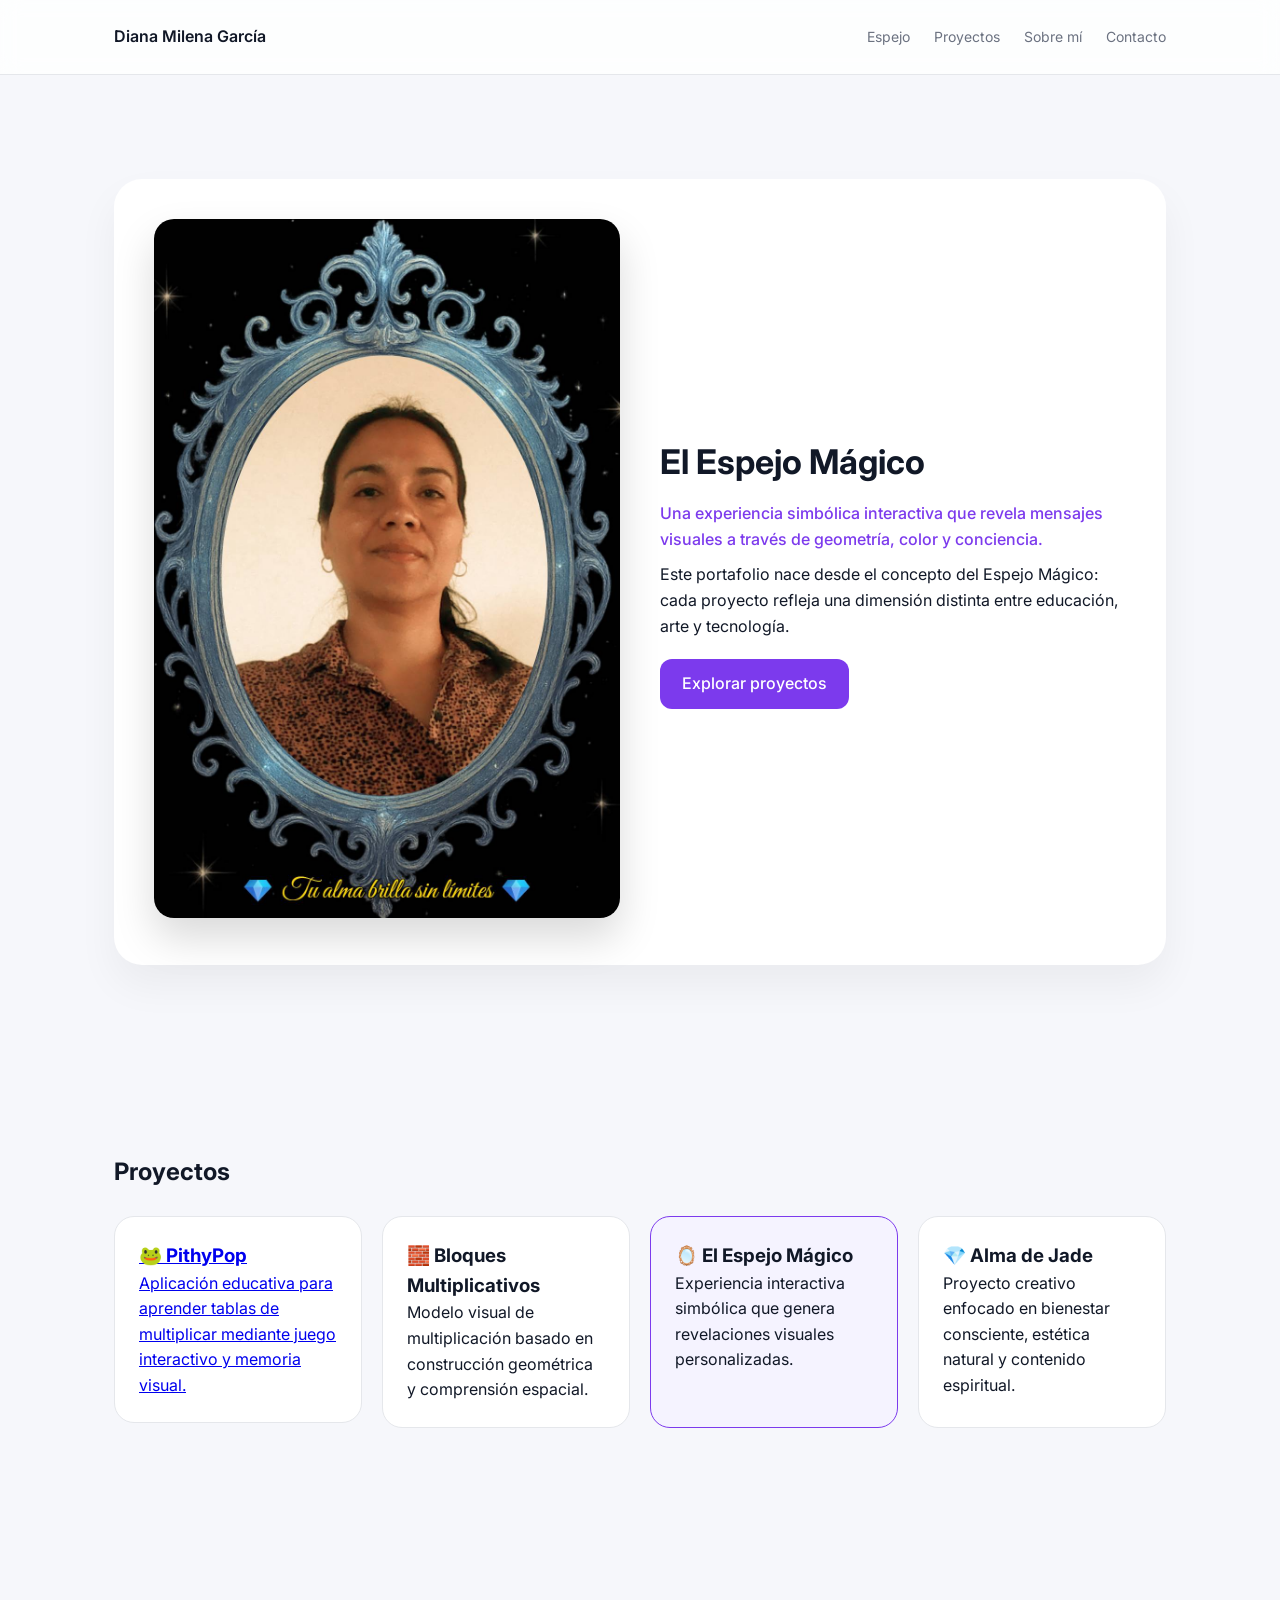
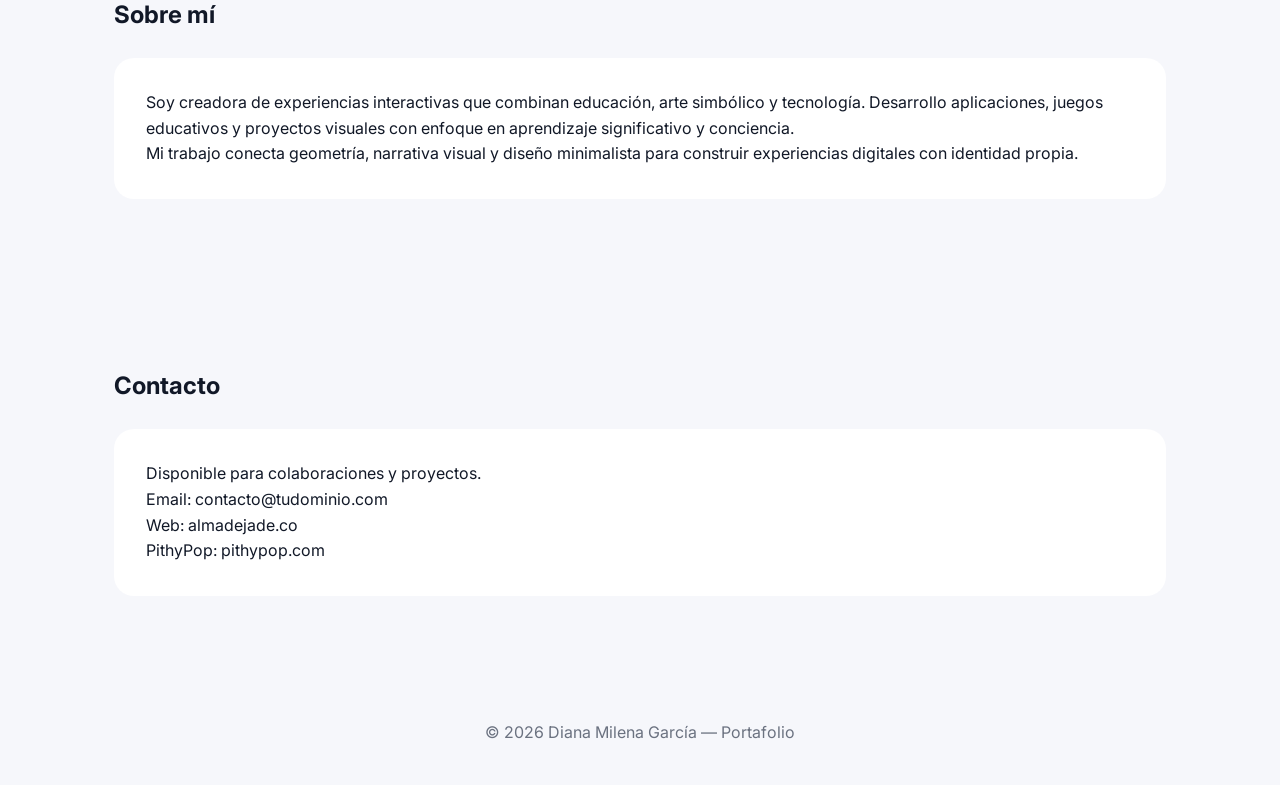
==== index.html @ 2059e585 "Update index.html" ====
<!DOCTYPE html>
<html lang="es">
<head>
<meta charset="UTF-8" />
<meta name="viewport" content="width=device-width, initial-scale=1.0" />
<title>Diana Milena García — Portafolio</title>
<link rel="stylesheet" href="styles.css" />
<link href="https://fonts.googleapis.com/css2?family=Inter:wght@300;400;500;600&display=swap" rel="stylesheet">
</head>
<body>

<header class="header">
<div class="container nav">
<div class="logo">Diana Milena García</div>
<nav class="menu">
<a href="#espejo">Espejo</a>
<a href="#proyectos">Proyectos</a>
<a href="#sobre">Sobre mí</a>
<a href="#contacto">Contacto</a>
</nav>
</div>
</header>

<!-- HERO ESPEJO MAGICO -->
<section id="espejo" class="hero">
<div class="container">
<div class="hero-card espejo-layout">

<div class="espejo-visual">
<img id="espejoImagen" src="images/espejo-diana.jpg" alt="Revelación Espejo Mágico" />
</div>

<div class="espejo-content">
<h1>El Espejo Mágico</h1>

<p class="hero-sub">
Una experiencia simbólica interactiva que revela mensajes visuales a través de geometría, color y conciencia.
</p>

<p>
Este portafolio nace desde el concepto del Espejo Mágico: cada proyecto refleja una dimensión distinta entre educación, arte y tecnología.
</p>

<a href="#proyectos" class="cta">Explorar proyectos</a>

</div>

</div>
</div>
</section>


<section id="proyectos" class="section">
<div class="container">
<h2 class="section-title">Proyectos</h2>

<div class="projects">

<a href="pithypop.html" class="card-link">  
<div class="card">
<h3>🐸 PithyPop</h3>
<p>Aplicación educativa para aprender tablas de multiplicar mediante juego interactivo y memoria visual.</p>
</div>
 </a> 

<div class="card">
<h3>🧱 Bloques Multiplicativos</h3>
<p>Modelo visual de multiplicación basado en construcción geométrica y comprensión espacial.</p>
</div>

<div class="card featured">
<h3>🪞 El Espejo Mágico</h3>
<p>Experiencia interactiva simbólica que genera revelaciones visuales personalizadas.</p>
</div>

<div class="card">
<h3>💎 Alma de Jade</h3>
<p>Proyecto creativo enfocado en bienestar consciente, estética natural y contenido espiritual.</p>
</div>

</div>
</div>
</section>


<section id="sobre" class="section">
<div class="container">
<h2 class="section-title">Sobre mí</h2>

<div class="about">
<p>
Soy creadora de experiencias interactivas que combinan educación, arte simbólico y tecnología. Desarrollo aplicaciones, juegos educativos y proyectos visuales con enfoque en aprendizaje significativo y conciencia.
</p>

<p>
Mi trabajo conecta geometría, narrativa visual y diseño minimalista para construir experiencias digitales con identidad propia.
</p>

</div>

</div>
</section>


<section id="contacto" class="section">
<div class="container">
<h2 class="section-title">Contacto</h2>

<div class="contact">
<p>Disponible para colaboraciones y proyectos.</p>

<p>Email: contacto@tudominio.com</p>
<p>Web: almadejade.co</p>
<p>PithyPop: pithypop.com</p>

</div>

</div>
</section>

<footer class="footer">
© 2026 Diana Milena García — Portafolio
</footer>

</body>
</html>
---- styles.css ----
:root{
--bg:#f6f7fb;
--card:#ffffff;
--text:#111827;
--muted:#6b7280;
--accent:#7c3aed;
--soft:#f5f3ff;
--border:#e5e7eb;
}

*{
box-sizing:border-box;
margin:0;
padding:0;
}

body{
font-family:'Inter',system-ui;
background:var(--bg);
color:var(--text);
line-height:1.6;
}

.container{
max-width:1100px;
margin:auto;
padding:24px;
}

.header{
position:sticky;
top:0;
background:rgba(255,255,255,0.8);
backdrop-filter:blur(10px);
border-bottom:1px solid var(--border);
z-index:10;
}

.nav{
display:flex;
justify-content:space-between;
align-items:center;
}

.logo{
font-weight:600;
}

.menu{
display:flex;
gap:24px;
}

.menu a{
text-decoration:none;
color:var(--muted);
font-size:14px;
}

.hero{
padding:80px 0;
}

.hero-card{
background:var(--card);
border-radius:28px;
padding:40px;
box-shadow:0 20px 40px rgba(0,0,0,0.05);
}

.espejo-layout{
display:grid;
grid-template-columns: 1fr 1fr;
gap:40px;
align-items:center;
}

.espejo-visual img{
width:100%;
border-radius:20px;
box-shadow:0 20px 40px rgba(0,0,0,0.15);
}

.hero h1{
font-size:34px;
margin-bottom:12px;
}

.hero-sub{
color:var(--accent);
font-weight:500;
margin-bottom:10px;
}

.cta{
display:inline-block;
margin-top:20px;
padding:12px 22px;
background:var(--accent);
color:white;
text-decoration:none;
border-radius:12px;
font-weight:500;
}

.section{
padding:60px 0;
}

.section-title{
font-size:24px;
margin-bottom:24px;
}

.projects{
display:grid;
grid-template-columns:repeat(auto-fit,minmax(240px,1fr));
gap:20px;
}

.card{
background:var(--card);
padding:24px;
border-radius:20px;
border:1px solid var(--border);
transition:.25s;
}

.card:hover{
transform:translateY(-5px);
box-shadow:0 15px 30px rgba(0,0,0,0.05);
}

.featured{
background:var(--soft);
border:1px solid var(--accent);
}

.about,
.contact{
background:var(--card);
padding:32px;
border-radius:20px;
}

.footer{
text-align:center;
padding:40px;
color:var(--muted);
}

@media(max-width:900px){

.espejo-layout{
grid-template-columns:1fr;
}

.hero{
padding:40px 0;
}

.hero h1{
font-size:26px;
}

.menu{
display:none;
}

}
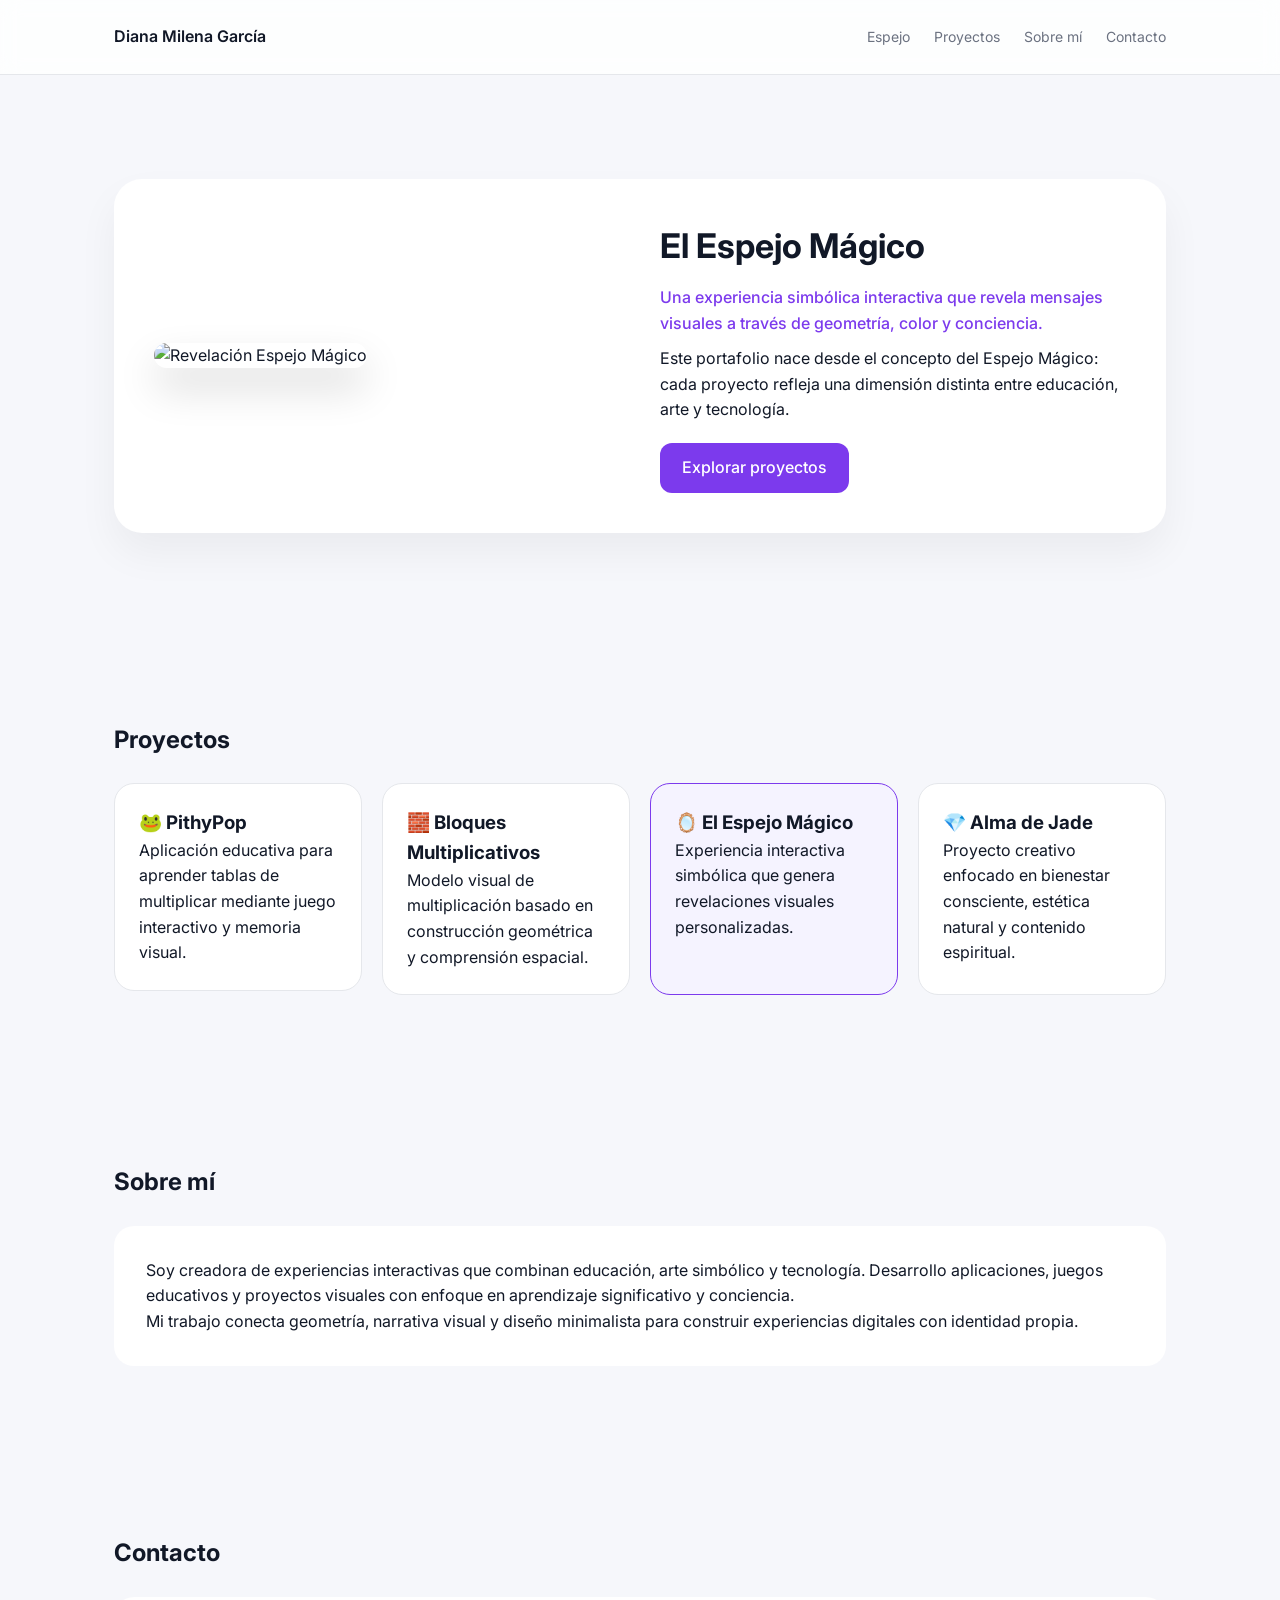
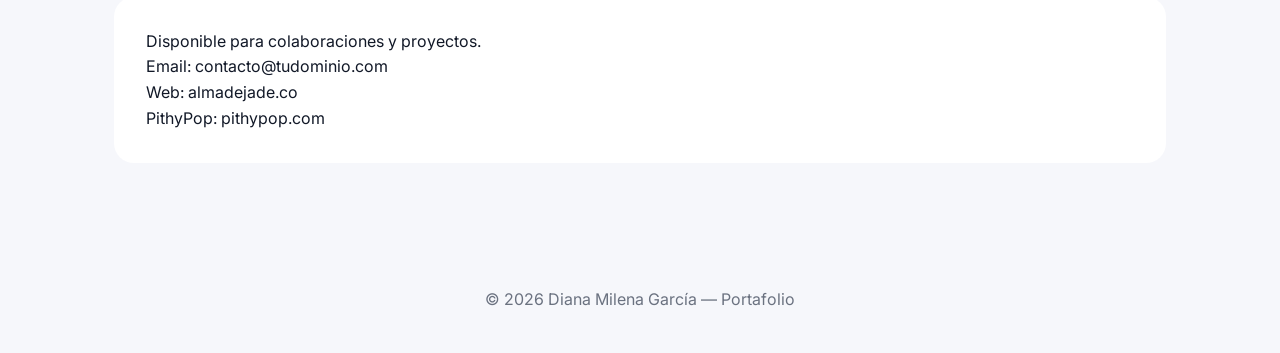
==== commit 9502fa33: "Update index.html" ====
--- a/index.html
+++ b/index.html
@@ -27,7 +27,7 @@
 <div class="hero-card espejo-layout">
 
 <div class="espejo-visual">
-<img id="espejoImagen" src="images/espejo-diana.jpg" alt="Revelación Espejo Mágico" />
+<img id="espejoImagen" src="images/mi-revelacion.jpg" alt="Revelación Espejo Mágico" />
 </div>
 
 <div class="espejo-content">
--- a/styles.css
+++ b/styles.css
@@ -131,6 +131,12 @@
 box-shadow:0 15px 30px rgba(0,0,0,0.05);
 }
 
+.card-link{
+text-decoration:none;
+color:inherit;
+display:block;
+}
+
 .featured{
 background:var(--soft);
 border:1px solid var(--accent);
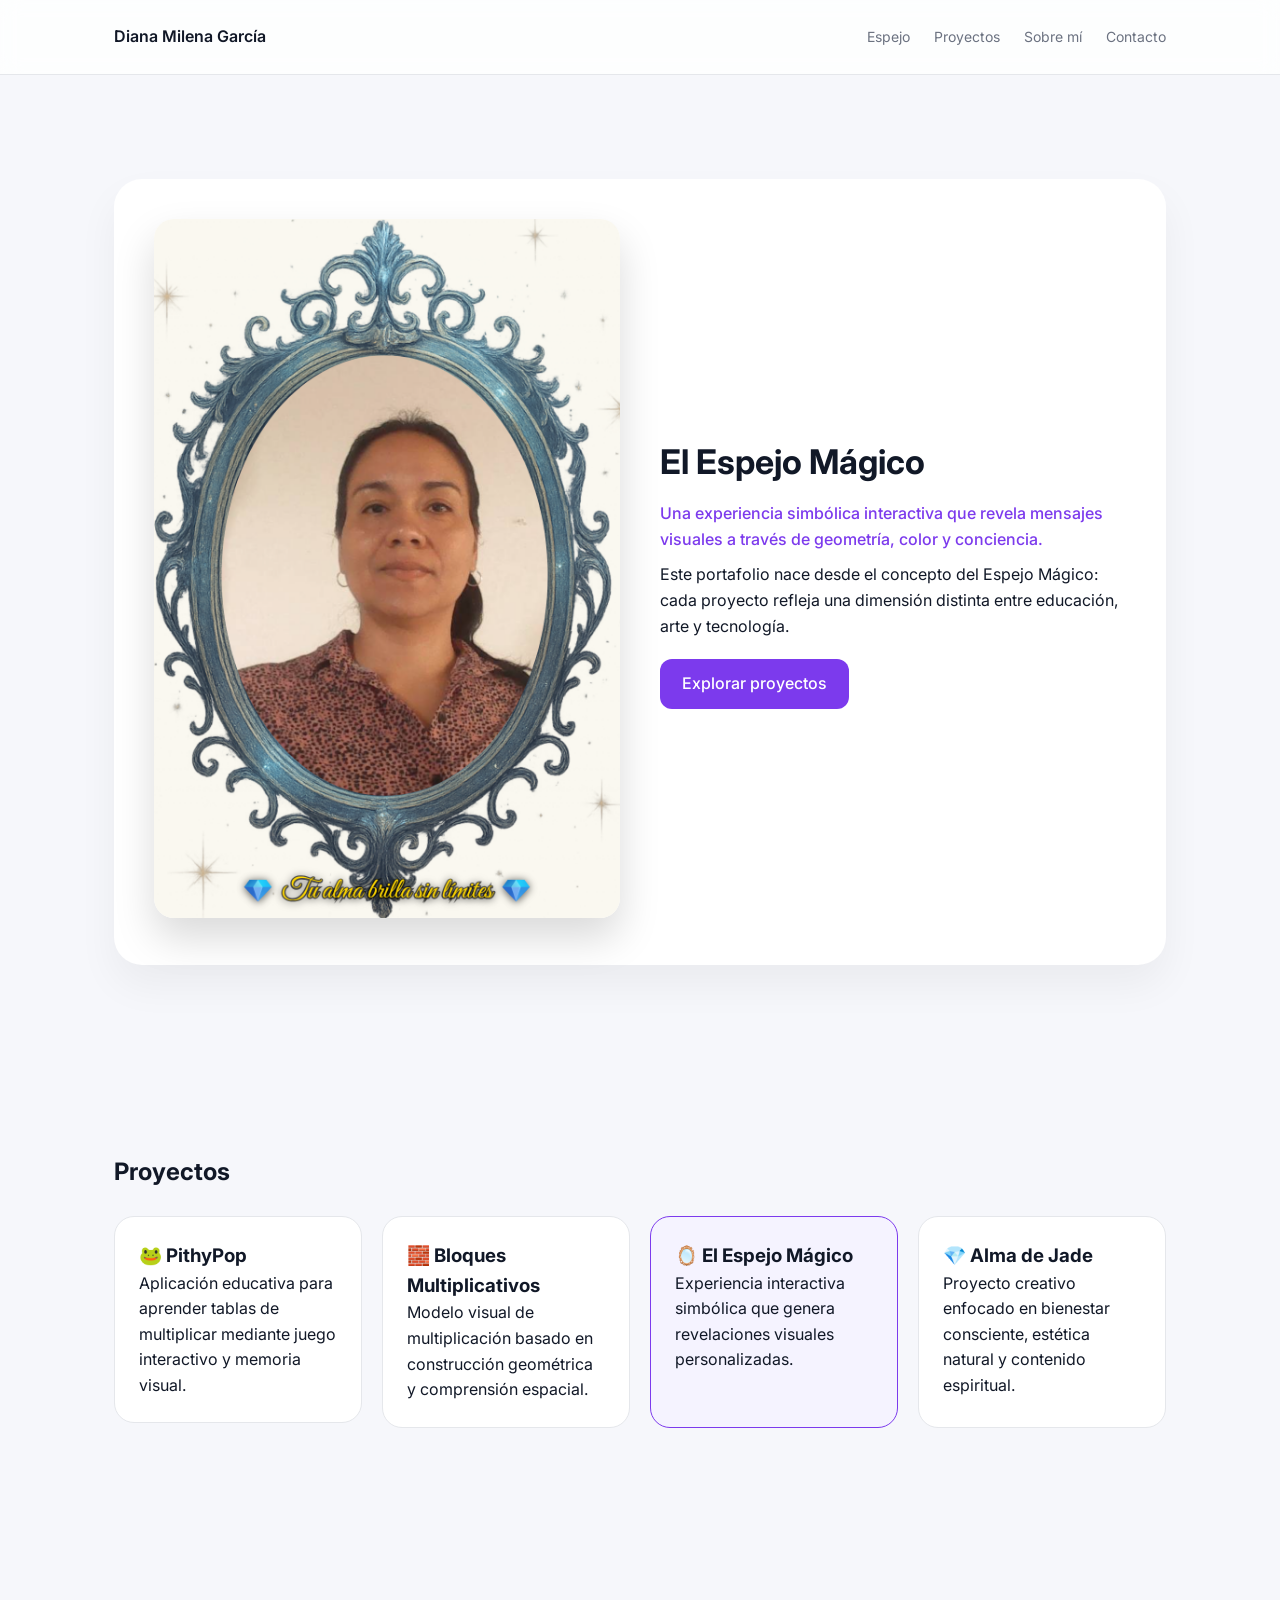
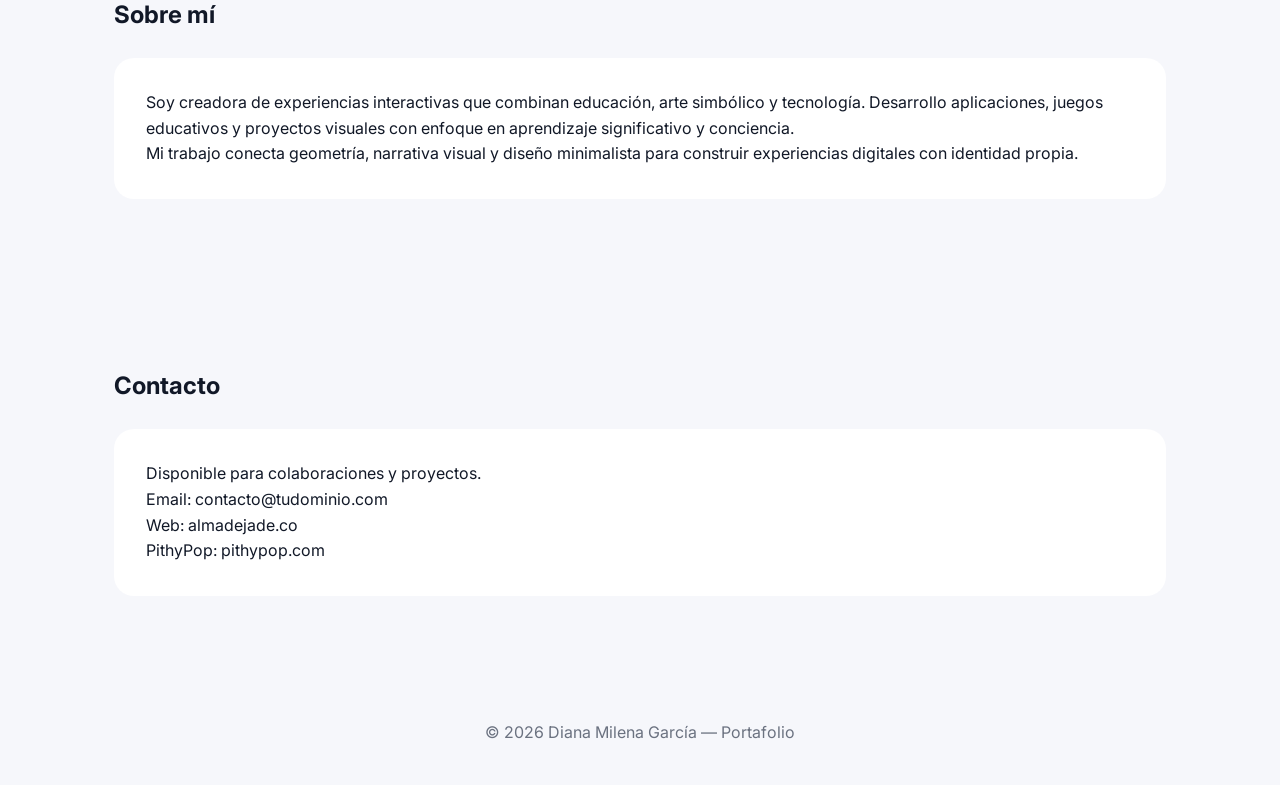
==== commit 72d269a6: "Update index.html" ====
--- a/index.html
+++ b/index.html
@@ -63,10 +63,12 @@
 </div>
  </a> 
 
+<a href="bloques.html" class="card-link">  
 <div class="card">
 <h3>🧱 Bloques Multiplicativos</h3>
 <p>Modelo visual de multiplicación basado en construcción geométrica y comprensión espacial.</p>
 </div>
+</a>
 
 <div class="card featured">
 <h3>🪞 El Espejo Mágico</h3>
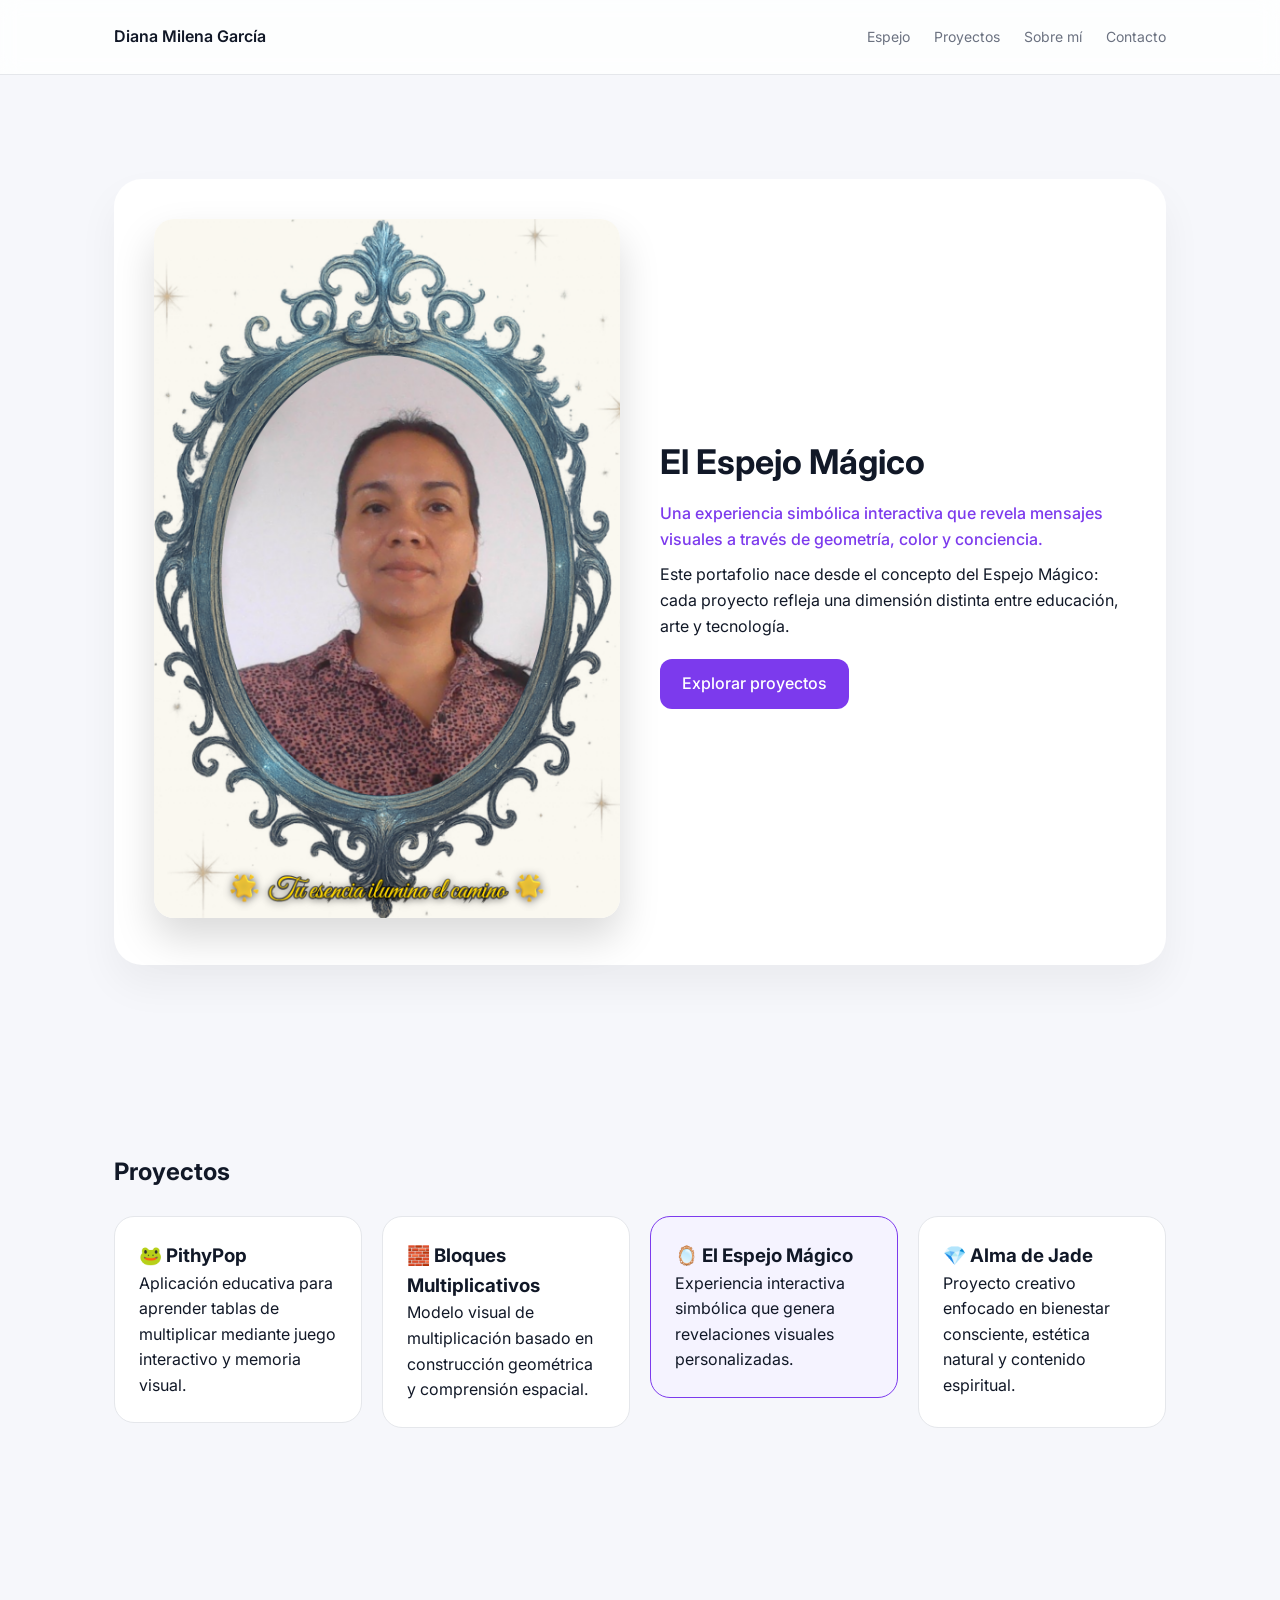
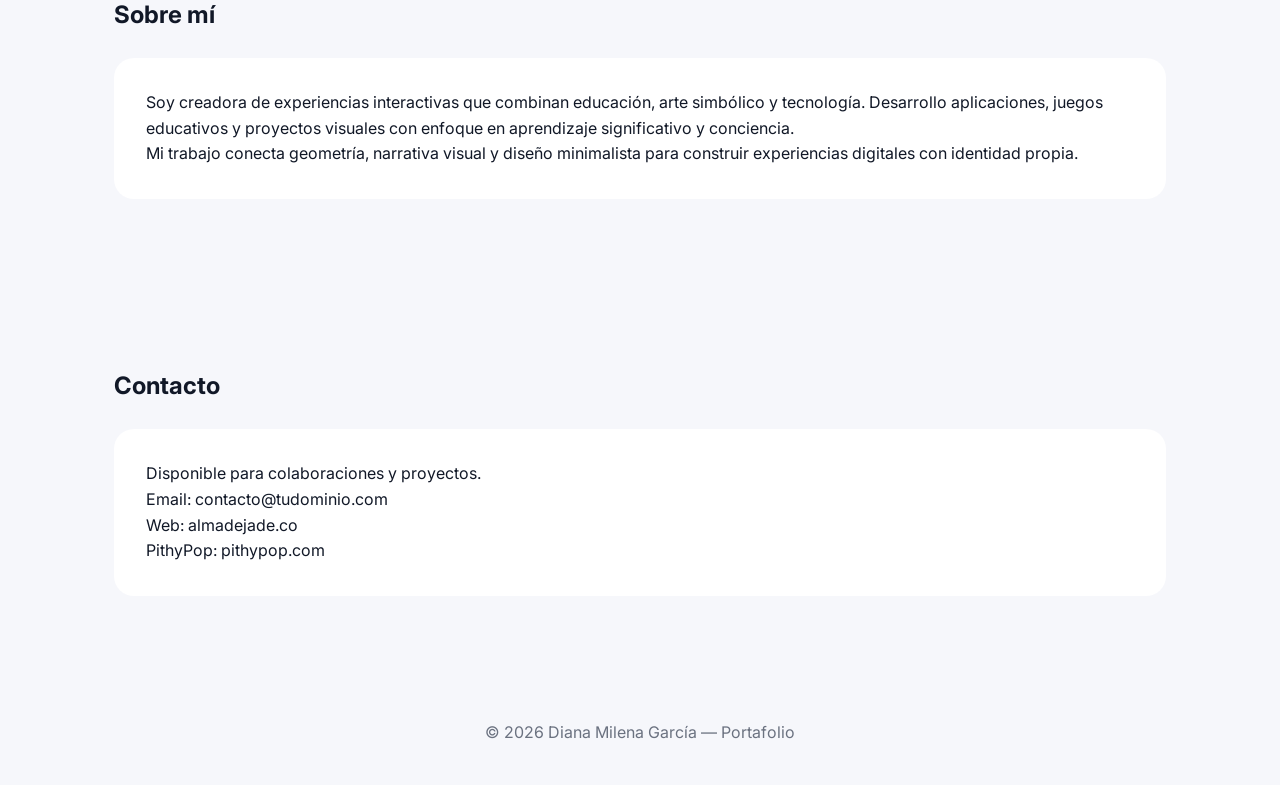
==== commit e0ef65f2: "Update index.html" ====
--- a/index.html
+++ b/index.html
@@ -70,11 +70,14 @@
 </div>
 </a>
 
+<a href="espejo.html" class="card-link">   
 <div class="card featured">
 <h3>🪞 El Espejo Mágico</h3>
 <p>Experiencia interactiva simbólica que genera revelaciones visuales personalizadas.</p>
 </div>
+</a> 
 
+ 
 <div class="card">
 <h3>💎 Alma de Jade</h3>
 <p>Proyecto creativo enfocado en bienestar consciente, estética natural y contenido espiritual.</p>
--- a/styles.css
+++ b/styles.css
@@ -174,3 +174,48 @@
 }
 
 }
+.project{
+max-width:900px;
+margin:60px auto;
+padding:20px;
+}
+
+.back{
+display:inline-block;
+margin-bottom:20px;
+text-decoration:none;
+color:var(--text);
+opacity:.7;
+}
+
+.status{
+display:inline-block;
+background:#f3f3f3;
+padding:6px 12px;
+border-radius:20px;
+font-size:14px;
+margin-bottom:20px;
+}
+
+.project-image{
+margin:30px 0;
+border-radius:20px;
+overflow:hidden;
+border:1px solid var(--border);
+}
+
+.project-image img{
+width:100%;
+display:block;
+}
+
+.project-image.horizontal img{
+aspect-ratio:16/9;
+object-fit:cover;
+}
+
+.project-description{
+font-size:18px;
+line-height:1.6;
+opacity:.8;
+}
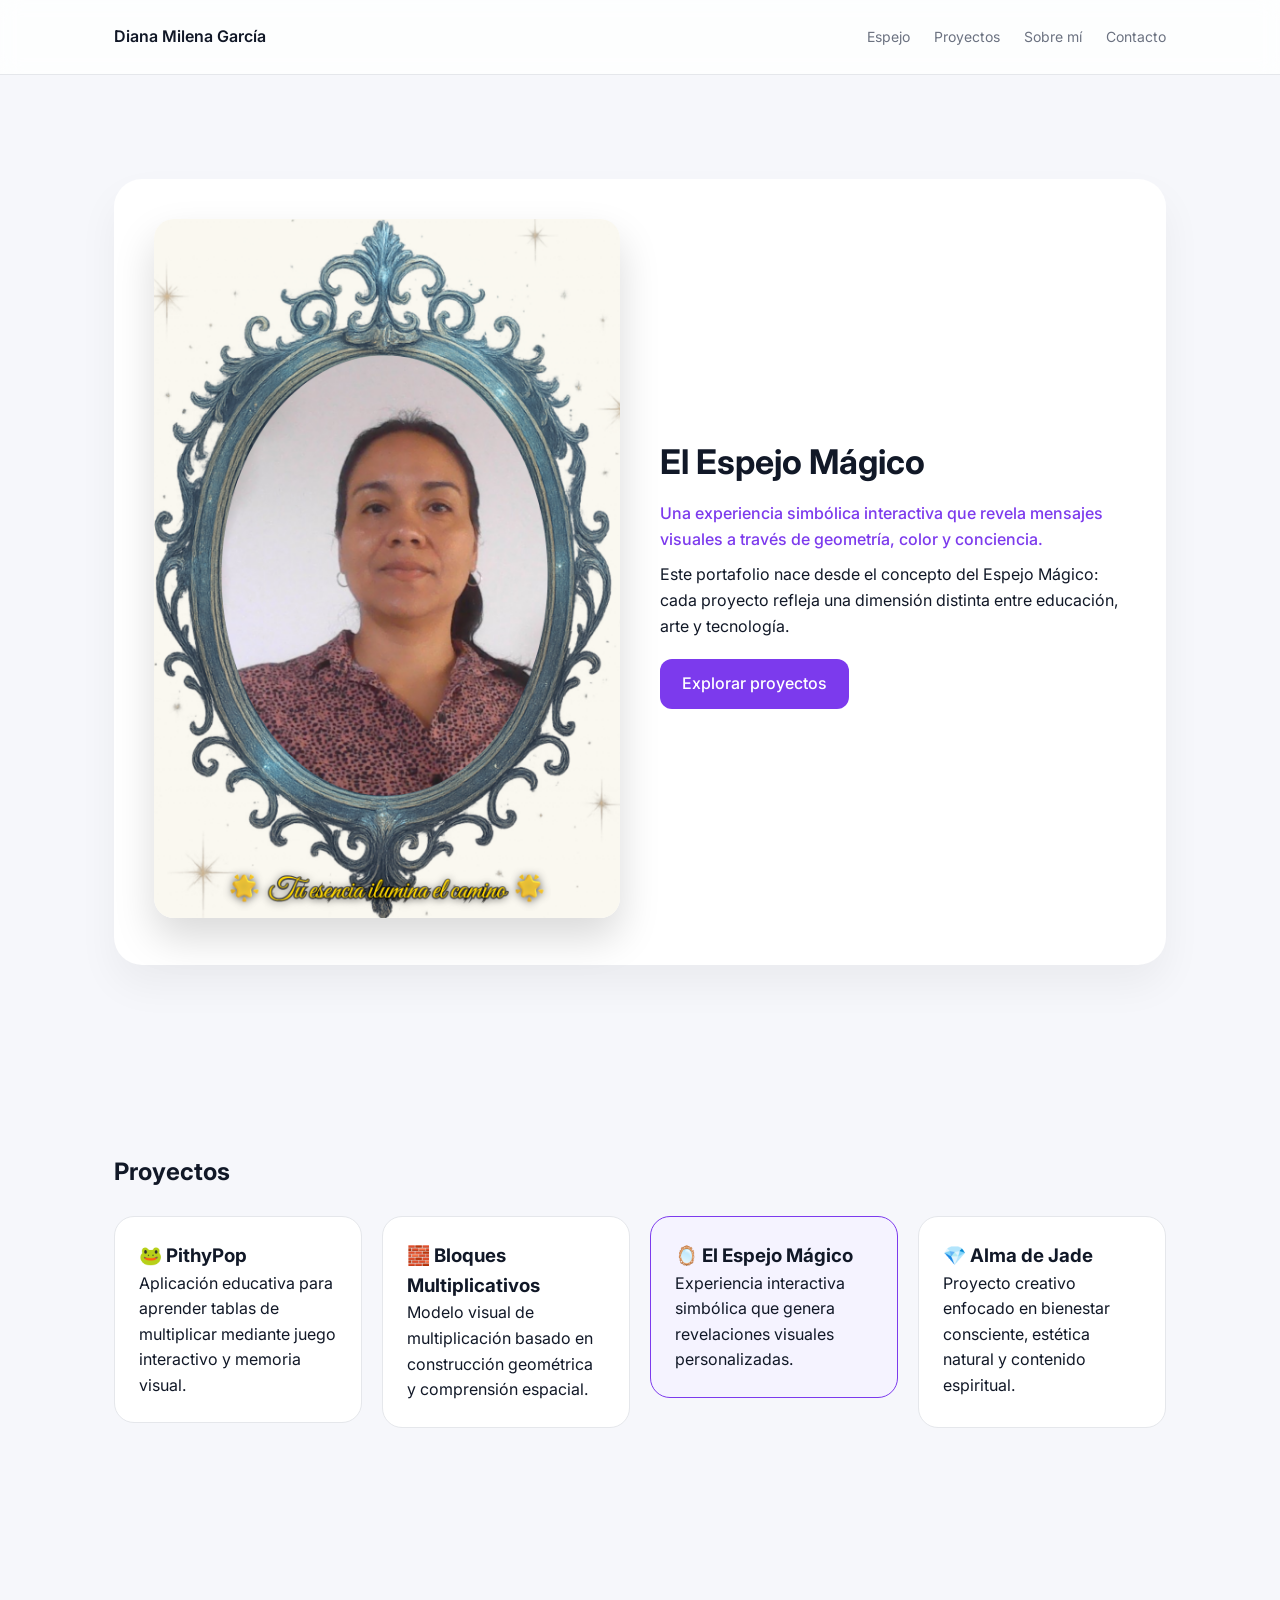
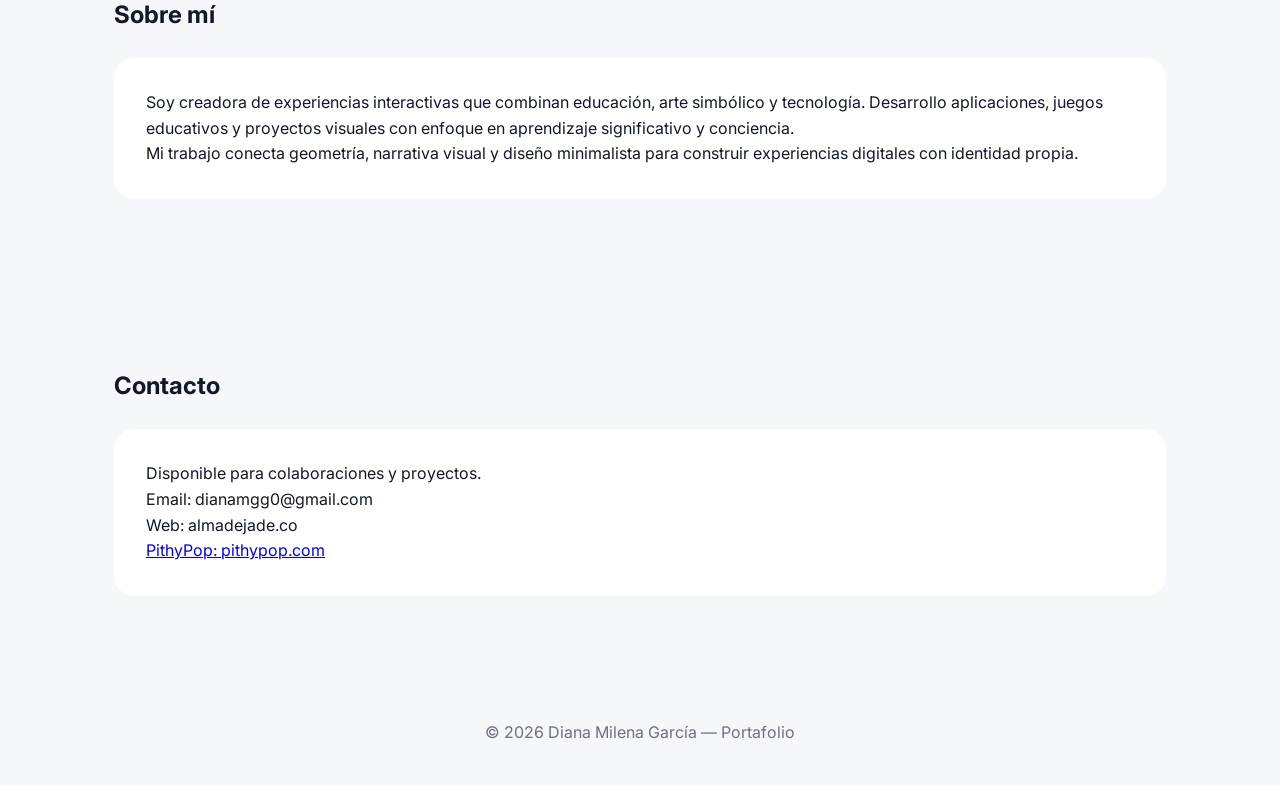
==== commit d77babc5: "enlace a página" ====
--- a/index.html
+++ b/index.html
@@ -114,9 +114,9 @@
 <div class="contact">
 <p>Disponible para colaboraciones y proyectos.</p>
 
-<p>Email: contacto@tudominio.com</p>
+<p>Email: dianamgg0@gmail.com</p>
 <p>Web: almadejade.co</p>
-<p>PithyPop: pithypop.com</p>
+<a href="https://www.pithypop.com" >PithyPop: pithypop.com</a>
 
 </div>
 
--- a/styles.css
+++ b/styles.css
@@ -219,3 +219,120 @@
 line-height:1.6;
 opacity:.8;
 }
+/* =========================
+PITHYPOP PAGE STYLE
+========================= */
+
+.pithy-container{
+max-width:900px;
+margin:auto;
+padding:20px;
+}
+
+.pithy-card{
+background:white;
+border-radius:20px;
+padding:30px;
+box-shadow:0 10px 30px rgba(0,0,0,0.08);
+text-align:center;
+}
+
+.pithy-logo{
+width:140px;
+margin-bottom:20px;
+}
+
+.pithy-hero-img{
+width:100%;
+max-width:420px;
+border-radius:16px;
+box-shadow:0 8px 20px rgba(0,0,0,0.15);
+margin:20px 0;
+}
+
+.pithy-title{
+margin-bottom:10px;
+font-size:28px;
+}
+
+.pithy-description{
+font-size:18px;
+line-height:1.5;
+color:#555;
+margin-bottom:25px;
+}
+
+.pithy-buttons{
+display:flex;
+flex-wrap:wrap;
+gap:12px;
+justify-content:center;
+margin-bottom:25px;
+}
+
+.btn{
+padding:14px 20px;
+border-radius:12px;
+text-decoration:none;
+font-weight:600;
+transition:.2s;
+display:inline-block;
+}
+
+.btn-primary{
+background:#00c853;
+color:white;
+}
+
+.btn-secondary{
+background:#2962ff;
+color:white;
+}
+
+.btn-outline{
+border:2px solid #ddd;
+color:#333;
+}
+
+.btn:hover{
+transform:translateY(-2px);
+box-shadow:0 6px 14px rgba(0,0,0,0.15);
+}
+
+.pithy-features{
+margin-top:25px;
+text-align:left;
+}
+
+.pithy-features li{
+margin-bottom:10px;
+}
+
+.pithy-footer{
+text-align:center;
+margin-top:20px;
+color:#777;
+font-size:14px;
+}
+
+
+/* responsive móvil */
+@media(max-width:600px){
+
+.pithy-card{
+padding:20px;
+}
+
+.pithy-title{
+font-size:22px;
+}
+
+.pithy-description{
+font-size:16px;
+}
+
+.pithy-buttons{
+flex-direction:column;
+}
+
+}
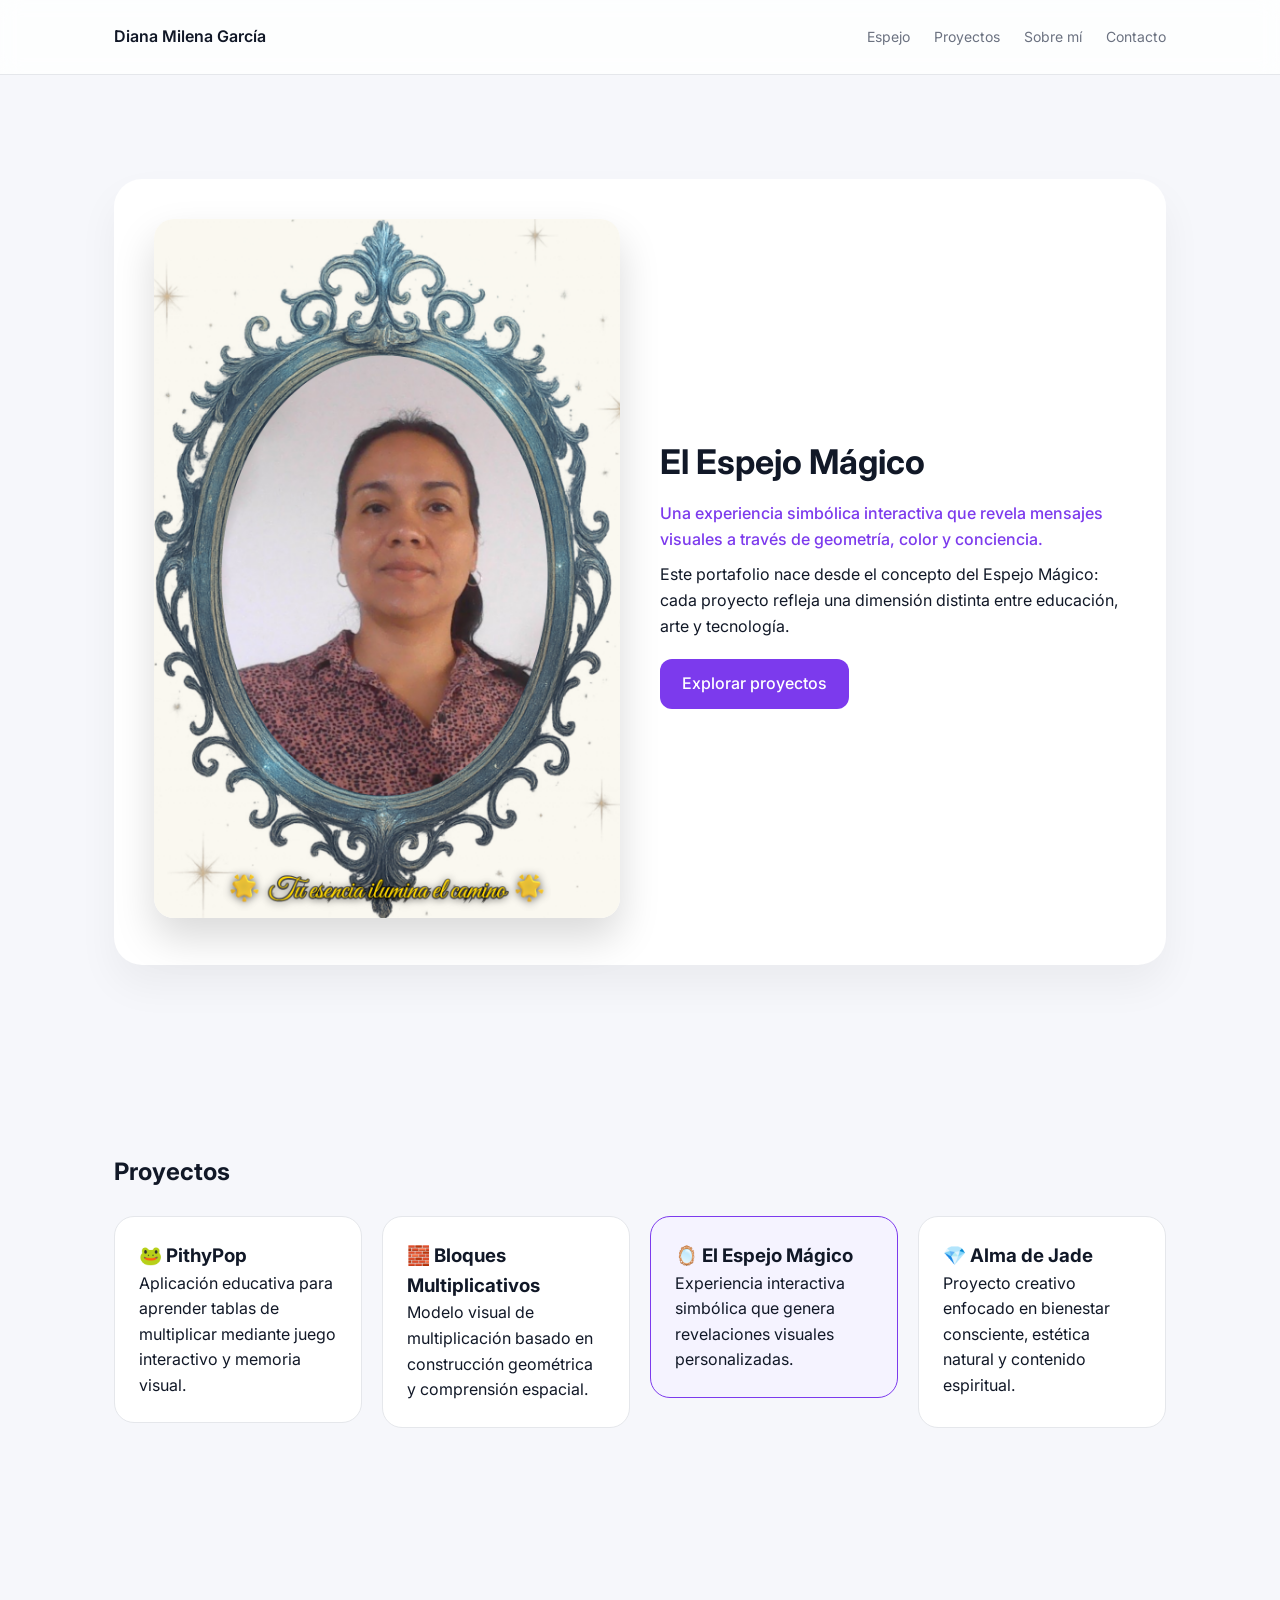
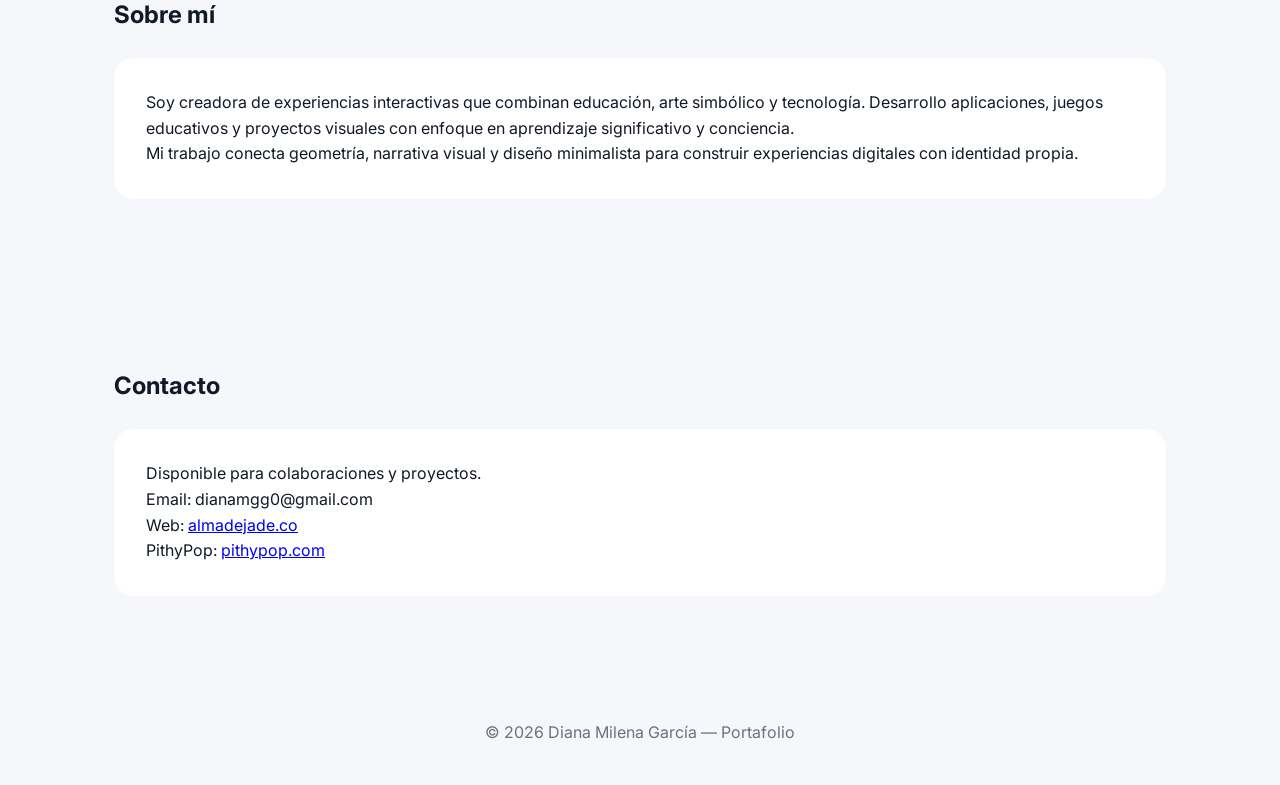
==== commit 2e781f33: "Actualización contactos" ====
--- a/index.html
+++ b/index.html
@@ -115,8 +115,13 @@
 <p>Disponible para colaboraciones y proyectos.</p>
 
 <p>Email: dianamgg0@gmail.com</p>
-<p>Web: almadejade.co</p>
-<a href="https://www.pithypop.com" >PithyPop: pithypop.com</a>
+<p>
+Web: <a href="https://www.almadejade.co">almadejade.co</a>
+</p>
+<p>
+PithyPop: <a href="https://www.pithypop.com" >pithypop.com</a>
+</p>
+
 
 </div>
 
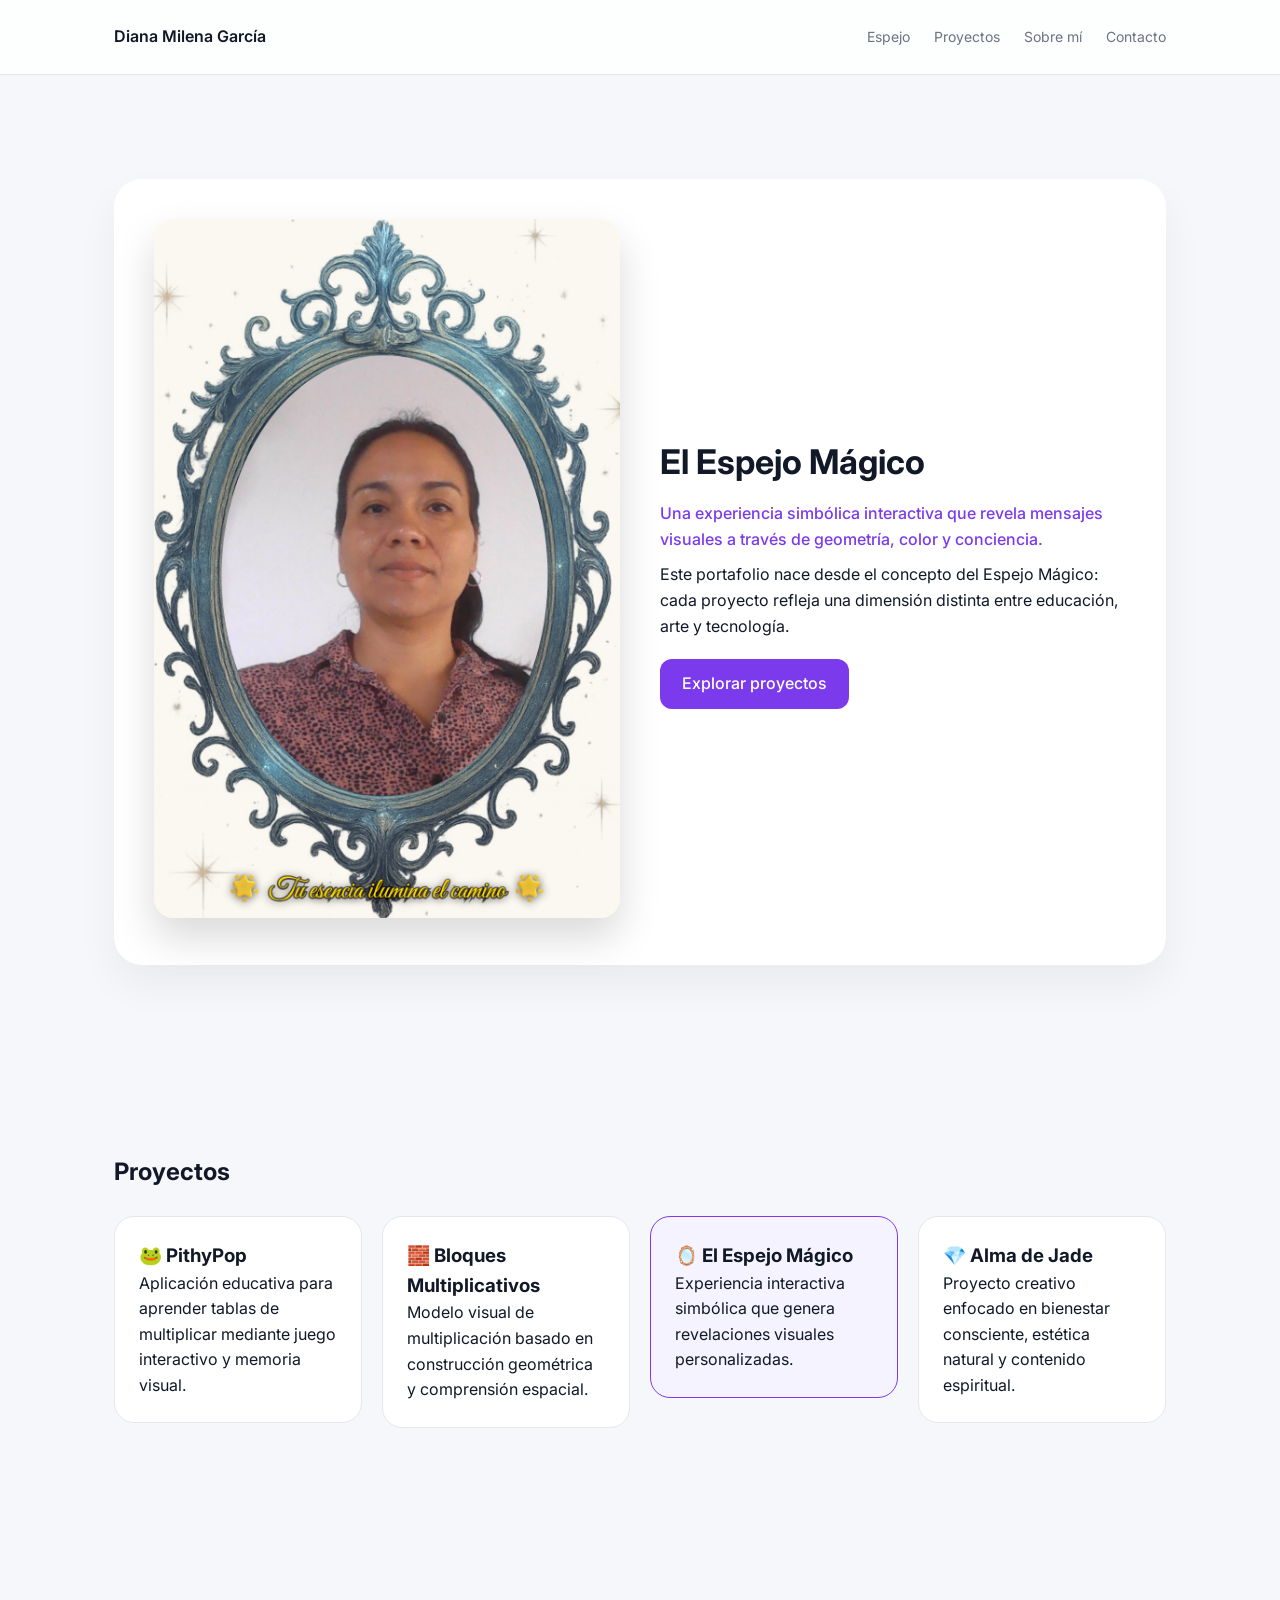
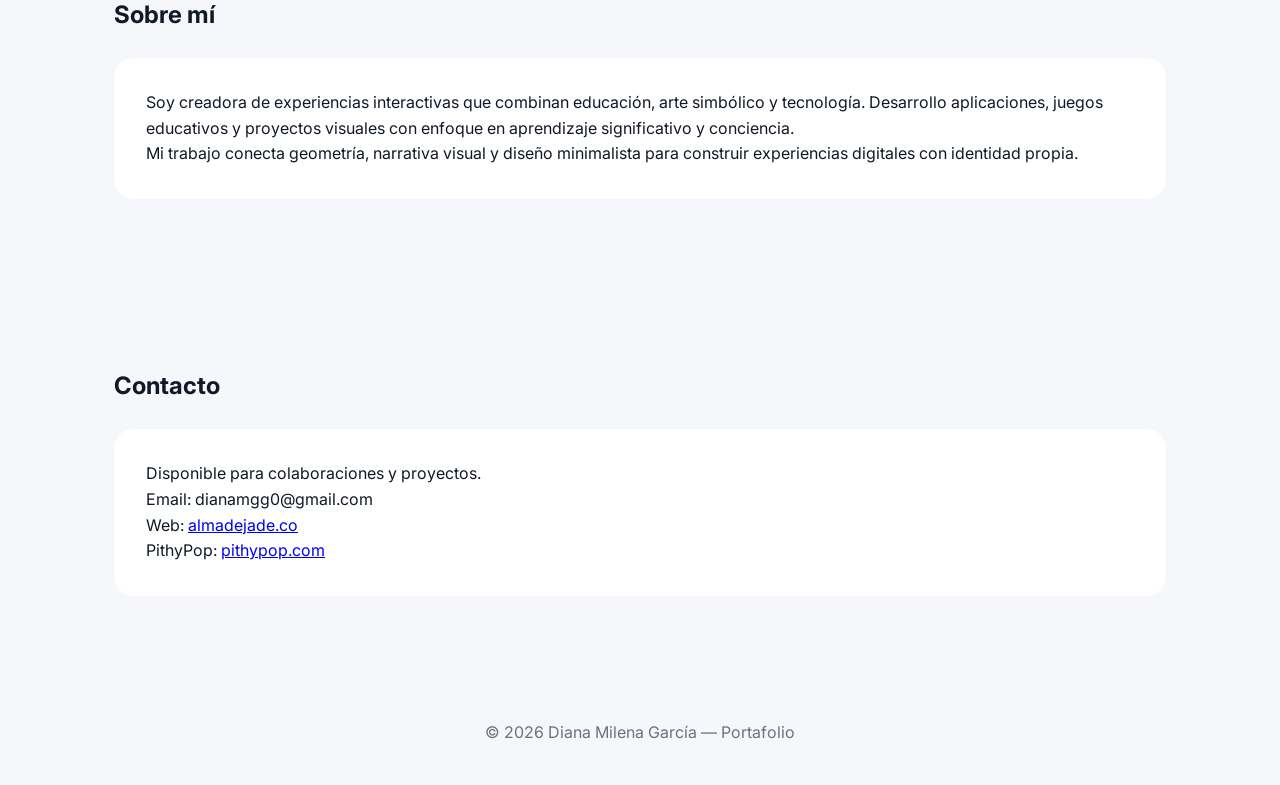
==== commit 72fd2f71: "Adicion de alma de jade" ====
--- a/index.html
+++ b/index.html
@@ -77,11 +77,12 @@
 </div>
 </a> 
 
- 
+<a href="alma-de-jade.html" class="card-link"> 
 <div class="card">
 <h3>💎 Alma de Jade</h3>
 <p>Proyecto creativo enfocado en bienestar consciente, estética natural y contenido espiritual.</p>
 </div>
+</a> 
 
 </div>
 </div>
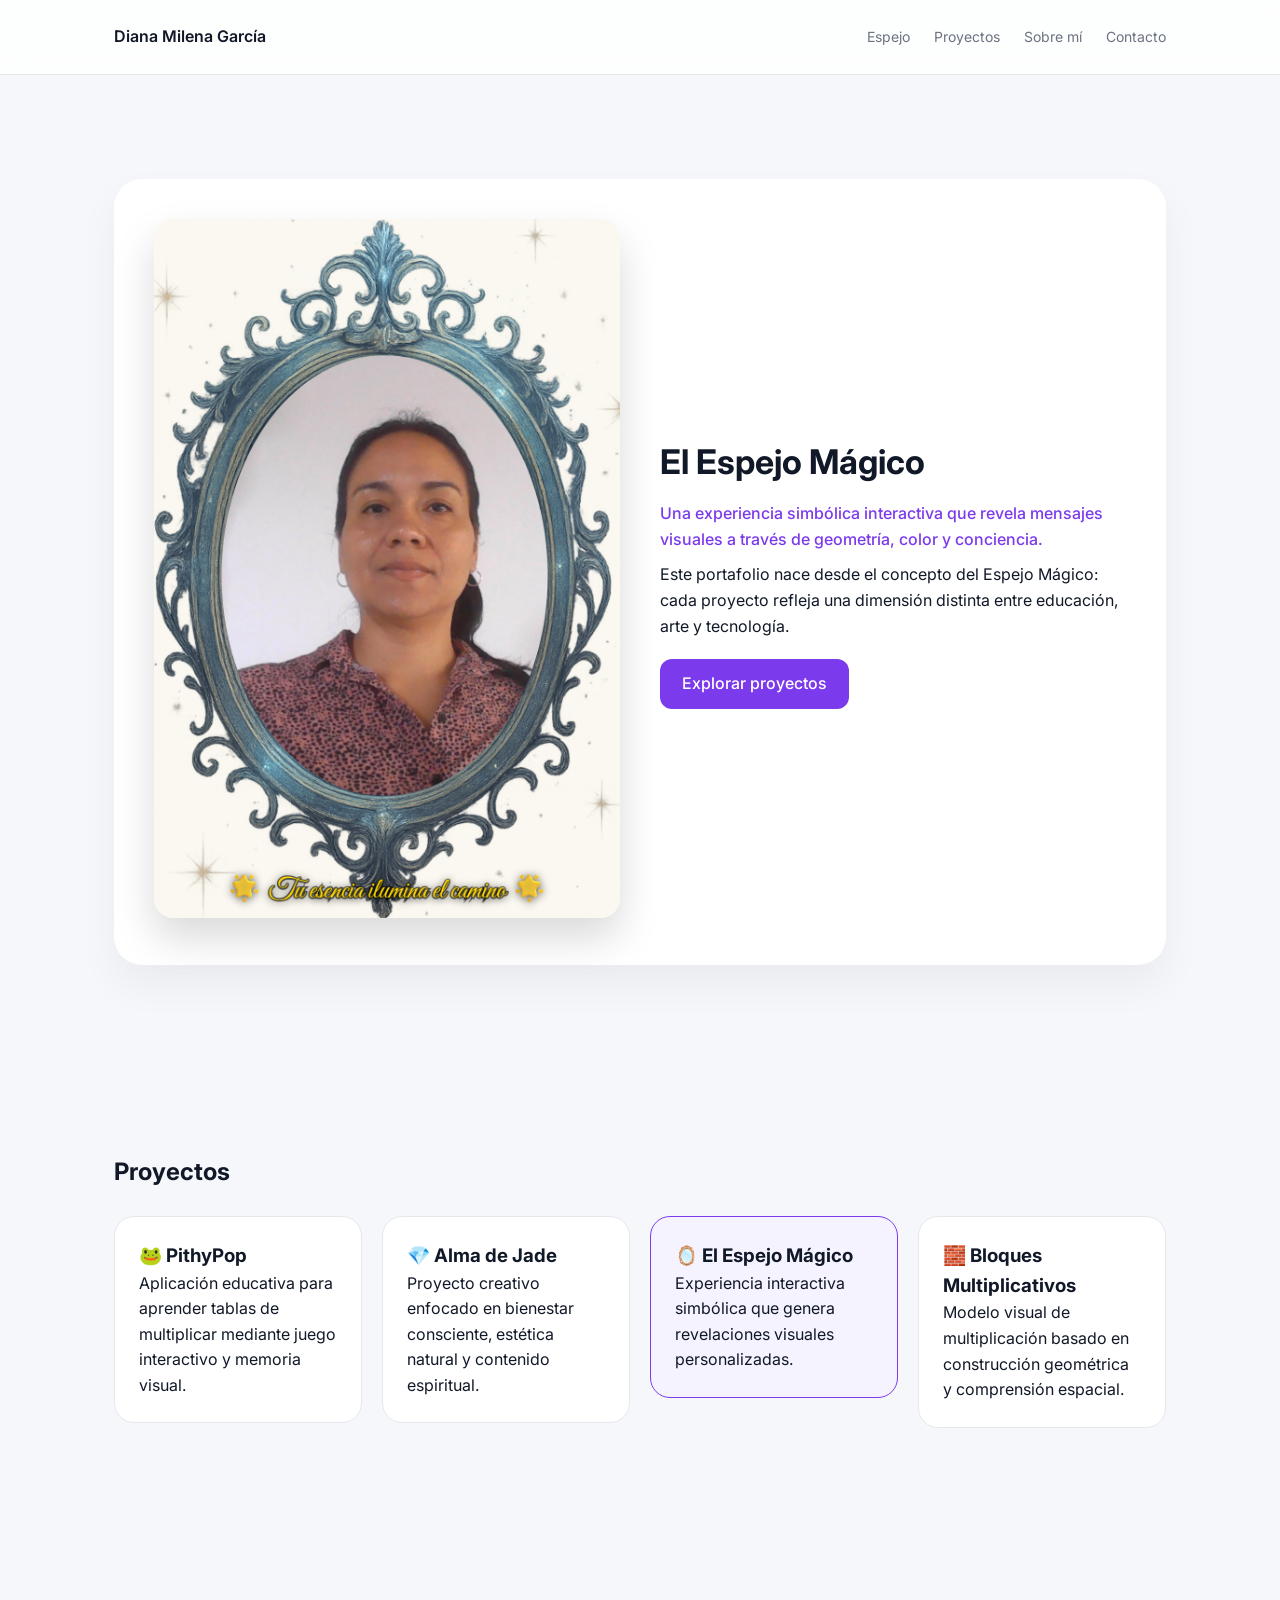
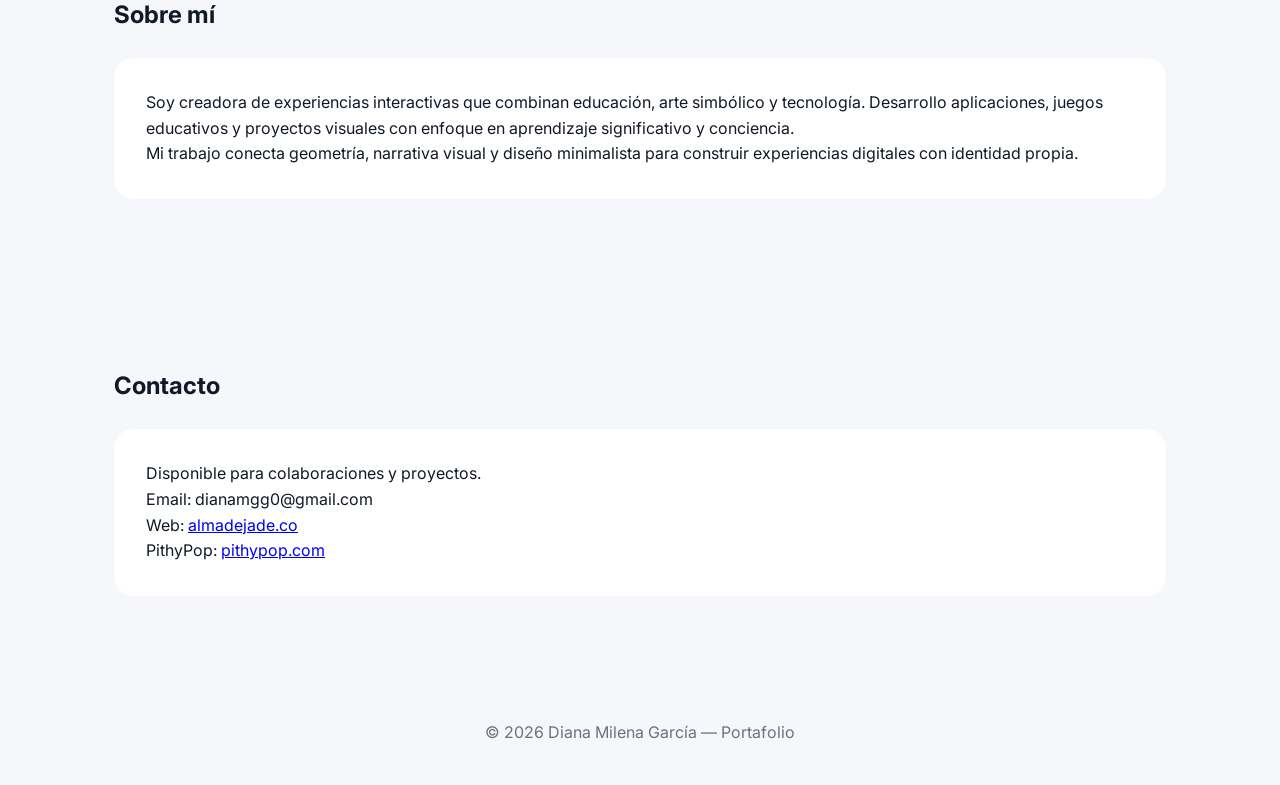
==== commit e89553c1: "Cambio de orden de proyectos" ====
--- a/index.html
+++ b/index.html
@@ -63,12 +63,12 @@
 </div>
  </a> 
 
-<a href="bloques.html" class="card-link">  
+ <a href="alma-de-jade.html" class="card-link"> 
 <div class="card">
-<h3>🧱 Bloques Multiplicativos</h3>
-<p>Modelo visual de multiplicación basado en construcción geométrica y comprensión espacial.</p>
+<h3>💎 Alma de Jade</h3>
+<p>Proyecto creativo enfocado en bienestar consciente, estética natural y contenido espiritual.</p>
 </div>
-</a>
+</a> 
 
 <a href="espejo.html" class="card-link">   
 <div class="card featured">
@@ -77,17 +77,16 @@
 </div>
 </a> 
 
-<a href="alma-de-jade.html" class="card-link"> 
+<a href="bloques.html" class="card-link">  
 <div class="card">
-<h3>💎 Alma de Jade</h3>
-<p>Proyecto creativo enfocado en bienestar consciente, estética natural y contenido espiritual.</p>
+<h3>🧱 Bloques Multiplicativos</h3>
+<p>Modelo visual de multiplicación basado en construcción geométrica y comprensión espacial.</p>
 </div>
-</a> 
+</a>
 
 </div>
 </div>
 </section>
-
 
 <section id="sobre" class="section">
 <div class="container">
